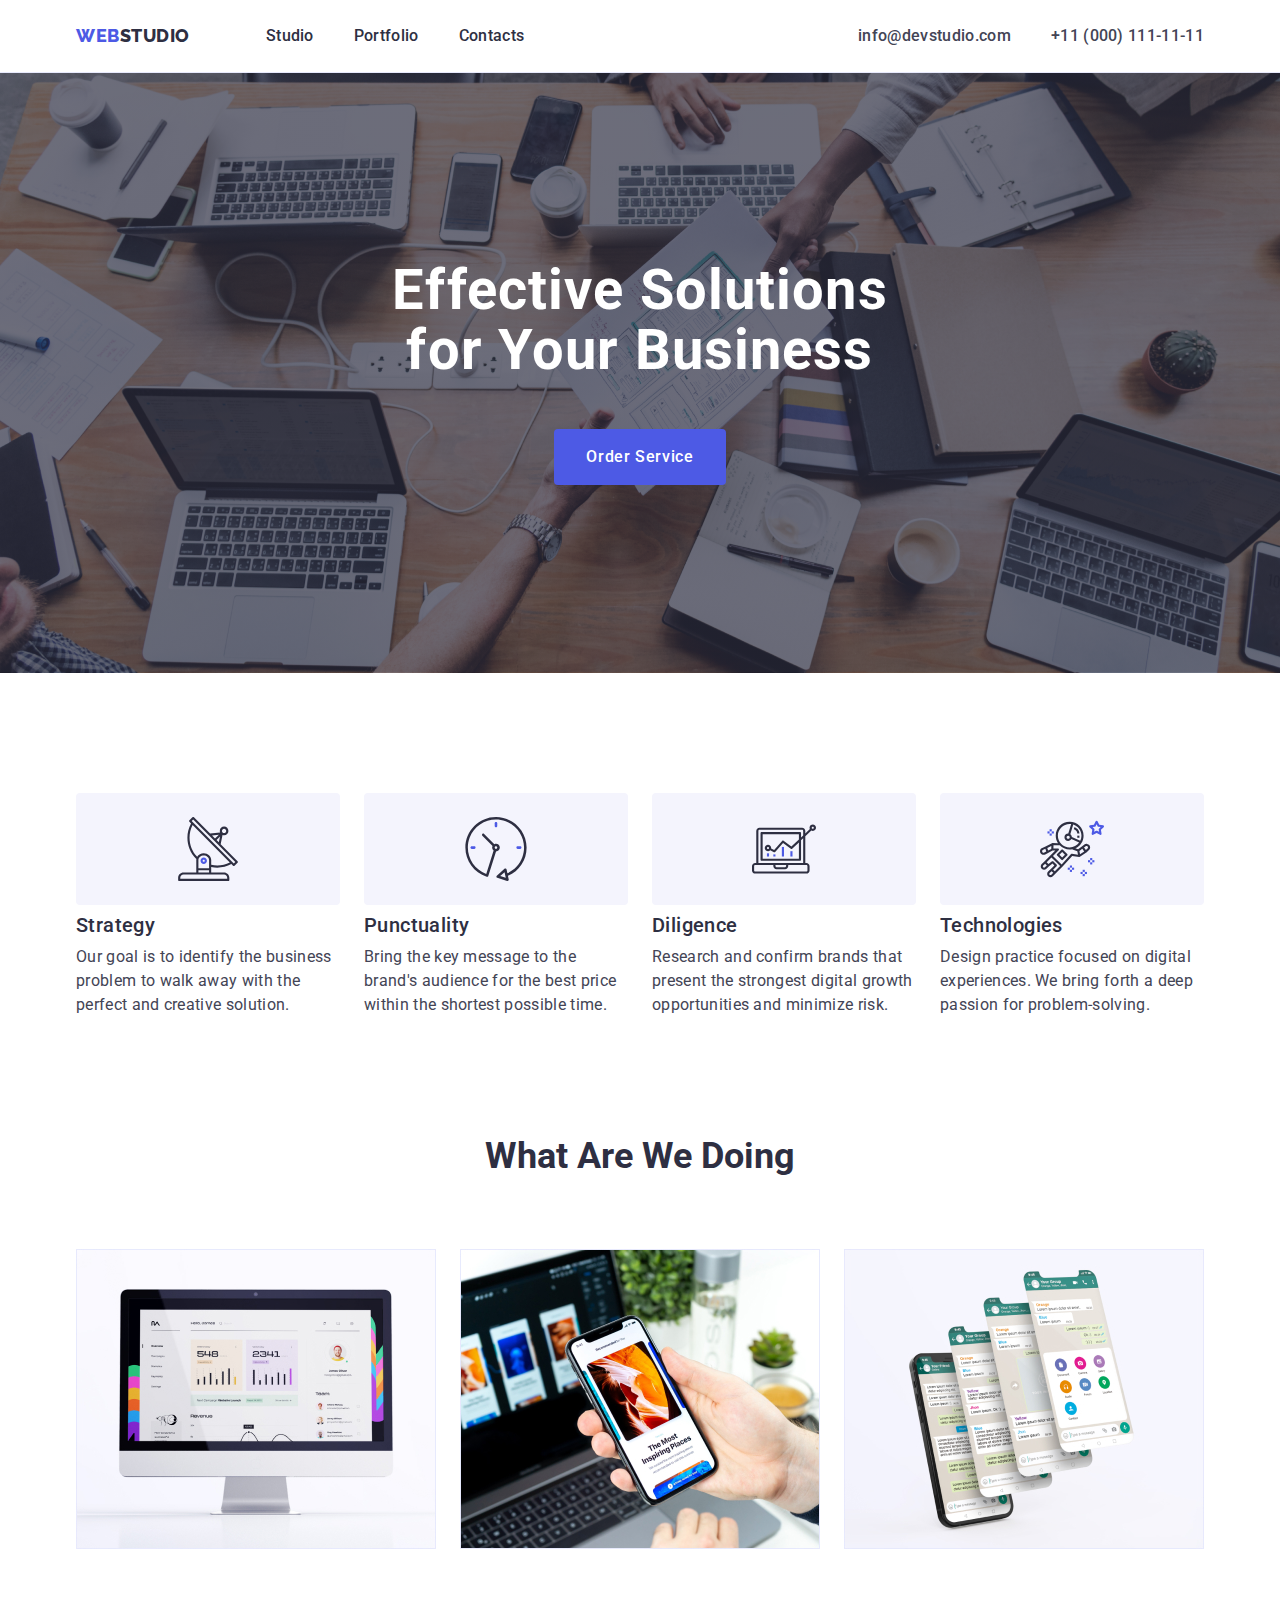
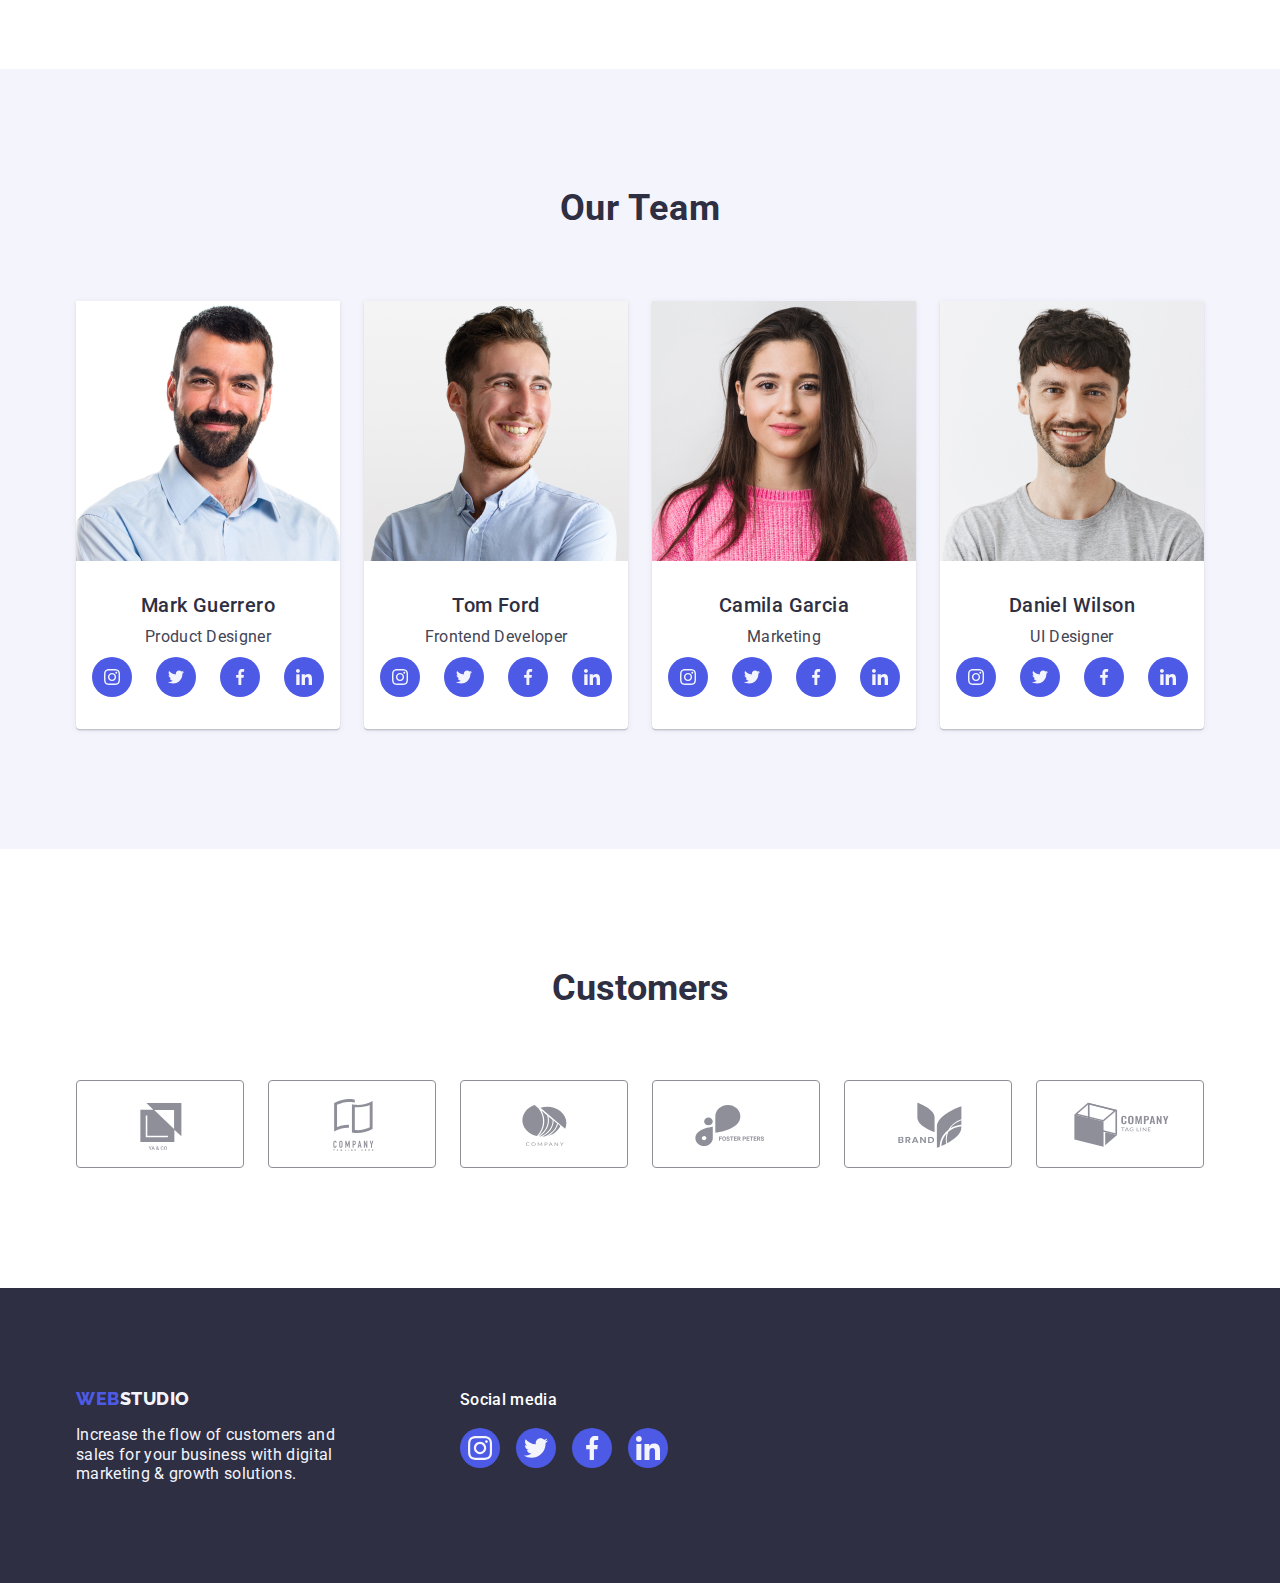
==== index.html @ 4e4bcc1c "commit to main" ====
<!DOCTYPE html>
<html lang="en">
  <head>
    <meta charset="UTF-8" />
    <meta http-equiv="X-UA-Compatible" content="IE=edge" />
    <meta name="viewport" content="width=device-width, initial-scale=1.0" />

    <title>WEBSTUDIO</title>
    <link
      rel="stylesheet"
      href="https://cdnjs.cloudflare.com/ajax/libs/modern-normalize/1.1.0/modern-normalize.min.css"
    />
    <link rel="preconnect" href="https://fonts.googleapis.com" />
    <link rel="preconnect" href="https://fonts.gstatic.com" crossorigin />
    <link
      href="https://fonts.googleapis.com/css2?family=Raleway:wght@800&family=Roboto:wght@400;500;700;900&display=swap"
      rel="stylesheet"
    />
    <link rel="stylesheet" href="./css/styles.css" />
  </head>
  <body>
    <header class="page-header">
      <div class="container header-position">
        <nav class="page-navigation nav-position">
          <a class="logo-web link logo-position" href="./index.html"
            >WEB<span class="logo_studio">Studio</span>
          </a>

          <ul class="navigation_list list menu-position">
            <li class="menu-item">
              <a class="menu-link link" href="./index.html">Studio</a>
            </li>

            <li class="menu-item">
              <a class="menu-link link" href="./portfolio.html">Portfolio</a>
            </li>

            <li class="menu-item">
              <a class="menu-link link" href="">Contacts</a>
            </li>
          </ul>
        </nav>
        <address class="header-addres adress-main">
          <ul class="header-addres-list list addres-position">
            <li>
              <a
                class="header-addres-cont link menu-link"
                href="mailto:info@devstudio.com"
                >info@devstudio.com</a
              >
            </li>
            <li>
              <a
                class="header-addres-cont link menu-link"
                href="tel:+110001111111"
                >+11 (000) 111-11-11</a
              >
            </li>
          </ul>
        </address>
      </div>
    </header>
    <main>
      <section class="hero hero-section">
        <div class="container">
          <h1 class="hero-text hero-text-position">
            Effective Solutions for Your Business
          </h1>
          <button class="hero-button hero-button-position" type="button">
            Order Service
          </button>
        </div>
      </section>
      <section class="our-features section">
        <div class="container">
          <h2 class="head-text visually-hidden">Our features</h2>
          <ul class="list our-features-position">
            <li class="information-item">
              <div class="icon-item">
                <svg
                  class="img-icon"
                  width="64"
                  height="64"
                  aria-label="antena"
                >
                  <use href="./images/icons.svg#icon-antenna"></use>
                </svg>
              </div>
              <h3 class="head-text description-title">Strategy</h3>
              <p class="paragraph-text">
                Our goal is to identify the business problem to walk away with
                the perfect and creative solution.
              </p>
            </li>
            <li class="information-item">
              <div class="icon-item">
                <svg class="img-icon" width="64" height="64" aria-label="clock">
                  <use href="./images/icons.svg#icon-clock"></use>
                </svg>
              </div>
              <h3 class="head-text description-title">Punctuality</h3>
              <p class="paragraph-text">
                Bring the key message to the brand's audience for the best price
                within the shortest possible time.
              </p>
            </li>
            <li class="information-item">
              <div class="icon-item">
                <svg
                  class="img-icon"
                  width="64"
                  height="64"
                  aria-label="diagram"
                >
                  <use href="./images/icons.svg#icon-diagram"></use>
                </svg>
              </div>
              <h3 class="head-text description-title">Diligence</h3>
              <p class="paragraph-text">
                Research and confirm brands that present the strongest digital
                growth opportunities and minimize risk.
              </p>
            </li>
            <li class="information-item">
              <div class="icon-item">
                <svg
                  class="img-icon"
                  width="64"
                  height="64"
                  aria-label="astronaut"
                >
                  <use href="./images/icons.svg#icon-astronaut"></use>
                </svg>
              </div>
              <h3 class="head-text description-title">Technologies</h3>
              <p class="paragraph-text">
                Design practice focused on digital experiences. We bring forth a
                deep passion for problem-solving.
              </p>
            </li>
          </ul>
        </div>
      </section>
      <section class="section-product-position">
        <div class="container">
          <h2 class="head-text-two doing-position">What are we doing</h2>
          <ul class="list product-position">
            <li class="product-list">
              <img
                src="./images/laptop.jpg"
                alt="notebook"
                width="360"
                height="300"
              />
            </li>
            <li class="product-list">
              <img
                src="./images/mob_app.jpg"
                alt="application"
                width="360"
                height="300"
              />
            </li>
            <li class="product-list">
              <img
                src="./images/phone.jpg"
                alt="telephone"
                width="360"
                height="300"
              />
            </li>
          </ul>
        </div>
      </section>
      <section class="section-four section">
        <div class="container">
          <h2 class="head-text-product">Our Team</h2>
          <ul class="section-four-list list our-team-position">
            <li class="our-team-list">
              <img
                src="./images/mark_guerrero.jpg"
                alt="Mark Guerrero"
                width="264"
                height="260"
              />
              <div class="card-description">
                <h3 class="head-text team-name">Mark Guerrero</h3>
                <p class="paragraph-text job-place">Product Designer</p>

                <ul class="list social-list">
                  <li class="social-list-item">
                    <a href="" class="social-list-link">
                      <svg
                        class="social-list-icon"
                        aria-label="icon instagram"
                        width="16"
                        height="16"
                      >
                        <use href="./images/icons.svg#icon-instagram"></use>
                      </svg>
                    </a>
                  </li>
                  <li class="social-list-item">
                    <a href="" class="social-list-link">
                      <svg
                        class="social-list-icon"
                        aria-label="icon twitter"
                        width="16"
                        height="16"
                      >
                        <use href="./images/icons.svg#icon-twitter"></use>
                      </svg>
                    </a>
                  </li>
                  <li class="social-list-item">
                    <a href="" class="social-list-link">
                      <svg
                        class="social-list-icon"
                        aria-label="icon facebook"
                        width="16"
                        height="16"
                      >
                        <use href="./images/icons.svg#icon-facebook"></use>
                      </svg>
                    </a>
                  </li>
                  <li class="social-list-item">
                    <a href="" class="social-list-link">
                      <svg
                        class="social-list-icon"
                        aria-label="icon linkedin"
                        width="16"
                        height="16"
                      >
                        <use href="./images/icons.svg#icon-linkedin"></use>
                      </svg>
                    </a>
                  </li>
                </ul>
              </div>
            </li>
            <li class="our-team-list">
              <img
                src="./images/tom_ford.jpg"
                alt="Tom Ford"
                width="264"
                height="260"
              />
              <div class="card-description">
                <h3 class="head-text team-name">Tom Ford</h3>
                <p class="paragraph-text job-place">Frontend Developer</p>

                <ul class="list social-list">
                  <li class="social-list-item">
                    <a href="" class="social-list-link">
                      <svg
                        class="social-list-icon"
                        aria-label="icon instagram"
                        width="16"
                        height="16"
                      >
                        <use href="./images/icons.svg#icon-instagram"></use>
                      </svg>
                    </a>
                  </li>
                  <li class="social-list-item">
                    <a href="" class="social-list-link">
                      <svg
                        class="social-list-icon"
                        aria-label="icon twitter"
                        width="16"
                        height="16"
                      >
                        <use href="./images/icons.svg#icon-twitter"></use>
                      </svg>
                    </a>
                  </li>
                  <li class="social-list-item">
                    <a href="" class="social-list-link">
                      <svg
                        class="social-list-icon"
                        aria-label="icon facebook"
                        width="16"
                        height="16"
                      >
                        <use href="./images/icons.svg#icon-facebook"></use>
                      </svg>
                    </a>
                  </li>
                  <li class="social-list-item">
                    <a href="" class="social-list-link">
                      <svg
                        class="social-list-icon"
                        aria-label="icon linkedin"
                        width="16"
                        height="16"
                      >
                        <use href="./images/icons.svg#icon-linkedin"></use>
                      </svg>
                    </a>
                  </li>
                </ul>
              </div>
            </li>
            <li class="our-team-list">
              <img
                src="./images/camila_garcia.jpg"
                alt="camila_garcia"
                width="264"
                height="260"
              />
              <div class="card-description">
                <h3 class="head-text team-name">Camila Garcia</h3>
                <p class="paragraph-text job-place">Marketing</p>

                <ul class="list social-list">
                  <li class="social-list-item">
                    <a href="" class="social-list-link">
                      <svg
                        class="social-list-icon"
                        aria-label="icon instagram"
                        width="16"
                        height="16"
                      >
                        <use href="./images/icons.svg#icon-instagram"></use>
                      </svg>
                    </a>
                  </li>
                  <li class="social-list-item">
                    <a href="" class="social-list-link">
                      <svg
                        class="social-list-icon"
                        aria-label="icon twitter"
                        width="16"
                        height="16"
                      >
                        <use href="./images/icons.svg#icon-twitter"></use>
                      </svg>
                    </a>
                  </li>
                  <li class="social-list-item">
                    <a href="" class="social-list-link">
                      <svg
                        class="social-list-icon"
                        aria-label="icon facebook"
                        width="16"
                        height="16"
                      >
                        <use href="./images/icons.svg#icon-facebook"></use>
                      </svg>
                    </a>
                  </li>
                  <li class="social-list-item">
                    <a href="" class="social-list-link">
                      <svg
                        class="social-list-icon"
                        aria-label="icon linkedin"
                        width="16"
                        height="16"
                      >
                        <use href="./images/icons.svg#icon-linkedin"></use>
                      </svg>
                    </a>
                  </li>
                </ul>
              </div>
            </li>
            <li class="our-team-list">
              <img
                src="./images/daniel_wilson.jpg"
                alt="daniel_wilson"
                width="264"
                height="260"
              />
              <div class="card-description">
                <h3 class="head-text team-name">Daniel Wilson</h3>
                <p class="paragraph-text job-place">UI Designer</p>

                <ul class="list social-list">
                  <li class="social-list-item">
                    <a href="" class="social-list-link">
                      <svg
                        class="social-list-icon"
                        aria-label="icon instagram"
                        width="16"
                        height="16"
                      >
                        <use href="./images/icons.svg#icon-instagram"></use>
                      </svg>
                    </a>
                  </li>
                  <li class="social-list-item">
                    <a href="" class="social-list-link">
                      <svg
                        class="social-list-icon"
                        aria-label="icon twitter"
                        width="16"
                        height="16"
                      >
                        <use href="./images/icons.svg#icon-twitter"></use>
                      </svg>
                    </a>
                  </li>
                  <li class="social-list-item">
                    <a href="" class="social-list-link">
                      <svg
                        class="social-list-icon"
                        aria-label="icon facebook"
                        width="16"
                        height="16"
                      >
                        <use href="./images/icons.svg#icon-facebook"></use>
                      </svg>
                    </a>
                  </li>
                  <li class="social-list-item">
                    <a href="" class="social-list-link">
                      <svg
                        class="social-list-icon"
                        aria-label="icon linkedin"
                        width="16"
                        height="16"
                      >
                        <use href="./images/icons.svg#icon-linkedin"></use>
                      </svg>
                    </a>
                  </li>
                </ul>
              </div>
            </li>
          </ul>
        </div>
      </section>
      <section class=" customers-item">
        <div class="container">
          <h2 class="customers-text">Customers</h2>
          <ul class="list customers-item-list">
            <li class="customers-list-item">
              <a class="customers-list-link" href="">
                <svg
                  class="customers-list-icon"
                  aria-label="icon Logo"
                  width="104"
                  height="56"
                >
                  <use href="./images/icons.svg#icon-Logo"></use>
                </svg>
              </a>
            </li>
            <li class="customers-list-item">
              <a class="customers-list-link" href="">
                <svg
                  class="customers-list-icon"
                  aria-label="icon Logo"
                  width="104"
                  height="56"
                >
                  <use href="./images/icons.svg#icon-Logo-1"></use>
                </svg>
              </a>
            </li>
            <li class="customers-list-item">
              <a class="customers-list-link" href="">
                <svg
                  class="customers-list-icon"
                  aria-label="icon Logo"
                  width="104"
                  height="56"
                >
                  <use href="./images/icons.svg#icon-Logo-2"></use>
                </svg>
              </a>
            </li>
            <li class="customers-list-item">
              <a class="customers-list-link" href="">
                <svg
                  class="customers-list-icon"
                  aria-label="icon Logo"
                  width="104"
                  height="56"
                >
                  <use href="./images/icons.svg#icon-Logo-3"></use>
                </svg>
              </a>
            </li>
            <li class="customers-list-item">
              <a class="customers-list-link" href="">
                <svg
                  class="customers-list-icon"
                  aria-label="icon Logo"
                  width="104"
                  height="56"
                >
                  <use href="./images/icons.svg#icon-Logo-4"></use>
                </svg>
              </a>
            </li>
            <li class="customers-list-item">
              <a class="customers-list-link" href="">
                <svg
                  class="customers-list-icon"
                  aria-label="іконка інстаграму"
                  width="104"
                  height="56"
                >
                  <use href="./images/icons.svg#icon-Logo-5"></use>
                </svg>
              </a>
            </li>
          </ul>
        </div>
      </section>
    </main>

    <footer class="footer">
      <div class="container footer-position-social">
        <div class="footer-position">
          <a class="logo-web link footer-logo" href="./index.html"
            >WEB<span class="logo_studio-footer">Studio</span>
          </a>
          <p class="paragraph-text-footer footer-text">
            Increase the flow of customers and sales for your business with
            digital marketing & growth solutions.
          </p>
        </div>
        <div>
          <p class="social-media">Social media</p>
          <ul class="list social-list-footer">
            <li class="social-footer">
              <a href="" class="social-list-link-footer">
                <svg
                  class="social-list-icon"
                  aria-label="icon instagram"
                  width="24"
                  height="24"
                >
                  <use href="./images/icons.svg#icon-instagram"></use>
                </svg>
              </a>
            </li>
            <li class="social-footer">
              <a href="" class="social-list-link-footer">
                <svg
                  class="social-list-icon"
                  aria-label="icon twitter"
                  width="24"
                  height="24"
                >
                  <use href="./images/icons.svg#icon-twitter"></use>
                </svg>
              </a>
            </li>
            <li class="social-footer">
              <a href="" class="social-list-link-footer">
                <svg
                  class="social-list-icon"
                  aria-label="icon facebook"
                  width="24"
                  height="24"
                >
                  <use href="./images/icons.svg#icon-facebook"></use>
                </svg>
              </a>
            </li>
            <li class="social-footer">
              <a href="" class="social-list-link-footer">
                <svg
                  class="social-list-icon"
                  aria-label="icon linkedin"
                  width="24"
                  height="24"
                >
                  <use href="./images/icons.svg#icon-linkedin"></use>
                </svg>
              </a>
            </li>
          </ul>
        </div>
      </div>
    </footer>
  </body>
</html>
---- css/styles.css ----
:root {
  --contact-color: #434455;
  --link-color: #2e2f42;
}
.list {
  list-style: none;
}

.link {
  text-decoration: none;
}

h1,
h2,
h3,
h4,
p {
  margin-top: 0;
  margin-bottom: 0;
}

ul,
ol {
  margin-top: 0;
  margin-bottom: 0;
  padding-left: 0;
}
img {
  display: block;
}
.visually-hidden {
  position: absolute;
  width: 1px;
  height: 1px;
  margin: -1px;
  border: 0;
  padding: 0;
  white-space: nowrap;
  clip-path: inset(100%);
  clip: rect(0 0 0 0);
  overflow: hidden;
}
body {
  font-family: "Roboto", sans-serif;
  color: #434455;
  background-color: #ffffff;
}

.container {
  max-width: 1158px;
  padding: 0 15px;
  margin: 0 auto;
}

.section {
  padding-top: 120px;
  padding-bottom: 120px;
}
.page-header {
  border-bottom: 1px solid #e7e9fc;
  box-shadow: 0px 2px 1px rgba(46, 47, 66, 0.08),
    0px 1px 1px rgba(46, 47, 66, 0.16), 0px 1px 6px rgba(46, 47, 66, 0.08);
}

.header-position {
  display: flex;
  align-items: center;
}
.logo-position {
  margin-right: 76px;
  align-items: center;
}
.nav-position {
  display: flex;
  align-items: center;
}
.menu-position {
  display: flex;
  gap: 40px;
}

.adress-main {
  margin-left: auto;
}
.addres-position {
  display: flex;
  gap: 40px;
  padding: 24px 0 24px;
}

.hero-section {
  padding-top: 188px;
  padding-bottom: 188px;
}
.hero-text-position {
  max-width: 496px;
  margin: auto;
}

.hero-button-position {
  min-width: 169px;
  height: 56px;
  padding: 16px 32px;
  border-radius: 4px;
  border: none;
  margin-top: 48px;
  margin-left: auto;
  margin-right: auto;
  display: block;
  min-width: 169px;
}

.our-features-position {
  display: flex;
  align-items: center;
  gap: 24px;
}
.icon-item {
  display: flex;
  align-items: center;
  justify-content: center;
  height: 112px;
  width: 264px;
  background: #f4f4fd;
  border-radius: 4px;
  margin-bottom: 8px;
}

.information-item {
  width: 264px;
}
.description-title {
  margin-bottom: 8px;
}

.section-product-position {
  padding-bottom: 120px;
}
.doing-position {
  margin-bottom: 72px;
}
.product-position {
  display: flex;
  gap: 24px;
}
.customers-item{
  padding: 120px 0;
}
.container-team {
  padding-top: 32px;
  padding-bottom: 32px;
}
.our-team-position {
  display: flex;
  gap: 24px;
}
.card-description {
  padding-top: 32px;
  padding-bottom: 32px;
}
.team-name {
  text-align: center;
  margin-bottom: 8px;
}
.job-place {
  text-align: center;
  margin-bottom: 8px;
}
.social-list-icon {
  fill: #f4f4fd;
}
.social-list {
  display: flex;
  justify-content: center;
  gap: 24px;
}
.social-list-link:hover,
.social-list-link:focus {
  background-color: #404bbf;
}
.social-list-link {
  display: flex;
  justify-content: center;
  align-items: center;
  width: 40px;
  height: 40px;
  border-radius: 50%;
  background-color: #4d5ae5;
}
.customers-list-link {
  display: flex;
  align-items: center;
  justify-content: center;
  width: 100%;
  height: 88px;
  border-radius: 4px;
  border: 1px solid #8e8f99;
  color: #8e8f99;
}
.customers-item-list {
  display: flex;
  align-items: center;
  justify-content: center;
  gap: 24px;
  color: #8e8f99;

}
.customers-list-link:hover,
.customers-list-link:focus{
  color: #404bbf;
  border-color:  #404bbf;
}
.customers-list-link:hover .customers-list-icon,
.customers-list-link:focus .customers-list-icon{
  fill: #404bbf ;
   
}
.customers-list-icon
{
  fill: currentColor;
}


.customers-list-item {
  width: calc((100% - 120px) / 6);
}
.footer-logo {
  display: inline-block;
  margin-bottom: 16px;
}
.footer-text {
  width: 264px;
}
.social-media {
  font-style: normal;
  padding-top: 0;
  font-weight: 500;
  font-size: 16px;
  line-height: 1.5;
  letter-spacing: 0.02em;
  color: #ffffff;
  margin-bottom: 16px;
}
.footer-position {
  margin-left: 0px;
  margin-right: 120px;
}
.footer-position-social {
  display: flex;
  align-items: baseline;
}
.social-list-footer {
  display: flex;
  justify-content: center;
  gap: 16px;
}
.social-list-link-footer:focus,
.social-list-link-footer:hover {
  background-color: #31d0aa;
}
.social-list-link-footer {
  display: flex;
  justify-content: center;
  align-items: center;
  width: 40px;
  height: 40px;
  border-radius: 50%;
  background-color: #4d5ae5;
}
/* <portfolio> */

.section-portfolio {
  padding-top: 96px;
  padding-bottom: 120px;
}
.list-button-position {
  display: flex;
  align-items: center;
  justify-content: center;
  gap: 24px;
  margin-bottom: 72px;
}
.button-portfolio {
  padding: 12px 24px;
  border: 1px solid #e7e9fc;
  border-radius: 4px;
}
.button-portfolio:hover,
.button-portfolio:focus {
  box-shadow: 0px 3px 1px rgba(0, 0, 0, 0.1), 0px 2px 1px rgba(0, 0, 0, 0.08),
    0px 2px 2px rgba(0, 0, 0, 0.12);
  box-shadow: 0px 3px 1px rgba(0, 0, 0, 0.1), 0px 2px 1px rgba(0, 0, 0, 0.08),
    0px 2px 2px rgba(0, 0, 0, 0.12);
}

.service-head-text {
  margin-bottom: 8px;
}
.service-list {
  display: flex;
  flex-wrap: wrap;
  column-gap: 24px;
  row-gap: 48px;
}
.service-position {
  padding: 32px 16px;
  border: 1px solid #e7e9fc;
  border-top: none;
}
.link-service-resorces {
  display: block;
}
.link-service-resorces:hover,
.link-service-resorces:focus {
  box-shadow: 0px 1px 6px rgba(46, 47, 66, 0.08),
    0px 1px 1px rgba(46, 47, 66, 0.16), 0px 2px 1px rgba(46, 47, 66, 0.08);
}
/* </portfolio> */

.logo-web {
  text-transform: uppercase;
  font-family: "Raleway", sans-serif;
  font-weight: 800;
  font-size: 18px;
  line-height: 1.17;
  letter-spacing: 0.03em;
  color: #4d5ae5;
}
.logo_studio {
  color: #2e2f42;
}

.hero {
  max-width: 1440px;
  background-repeat: no-repeat;
  background-position: center;
  background-size: cover;
  margin: auto;
  background-image: linear-gradient(
      rgba(46, 47, 66, 0.7),
      rgba(46, 47, 66, 0.7)
    ),
    url(../images/people_office.jpg);
  background-color: rgba(46, 47, 66, 0.7);
}
.hero-button:hover,
.hero-button:focus {
  background-color: #404bbf;
}
.hero-button {
  cursor: pointer;
  font-family: "Roboto", sans-serif;
  font-style: normal;
  font-weight: 500;
  font-size: 16px;
  line-height: 1.5;
  letter-spacing: 0.04em;
  background-color: #4d5ae5;
  color: #ffffff;
}
.hero-button-portfolio {
  cursor: pointer;
  font-family: "Roboto", sans-serif;
  font-style: normal;
  font-weight: 500;
  font-size: 16px;
  line-height: 1.5;
  letter-spacing: 0.04em;
  background-color: #f4f4fd;
  color: #4d5ae5;
}
.hero-button-portfolio:hover,
.hero-button-portfolio:focus {
  background-color: #404bbf;
  color: #ffffff;
  border: 1px solid transparent;
}
.menu-link:hover {
  color: #404bbf;
}
.menu-link:focus {
  color: #404bbf;
}
.menu-link {
  font-weight: 500;
  font-size: 16px;
  text-decoration: none;
  line-height: 1.5;
  letter-spacing: 0.02em;
  color: var(--link-color);
  padding: 24px 0;
}

.header-addres-cont {
  color: var(--contact-color);
}
.header-addres {
  font-style: normal;
  color: var(--contact-color);
}
.hero-text {
  text-align: center;
  font-weight: 700;
  font-size: 56px;
  line-height: 1.07;
  letter-spacing: 0.02em;
  color: #ffffff;
}
.head-text {
  font-weight: 500;
  font-size: 20px;
  line-height: 1.2;
  letter-spacing: 0.02em;
  color: #2e2f42;
}
.paragraph-text {
  font-size: 16px;
  line-height: 1.5;
  letter-spacing: 0.02em;
  color: #434455;
}
.head-text-two {
  text-align: center;
  text-transform: capitalize;
  font-weight: 700;
  font-size: 36px;
  line-height: 1.11;
  color: #2e2f42;
}

.section-four {
  background-color: #f4f4fd;
}
.our-team-list {
  box-shadow: 0px 1px 6px rgba(46, 47, 66, 0.08),
    0px 1px 1px rgba(46, 47, 66, 0.16), 0px 2px 1px rgba(46, 47, 66, 0.08);
  background-color: #ffffff;
  border-radius: 0px 0px 4px 4px;
}
.head-text-product {
  text-align: center;
  margin-bottom: 72px;
  text-transform: capitalize;
  font-weight: 700;
  font-size: 36px;
  line-height: 1.11;
  letter-spacing: 0.02em;
  color: #2e2f42;
}
.customers-text {
  margin-bottom: 72px;
  font-family: "Roboto";
  font-style: normal;
  font-weight: 700;
  font-size: 36px;
  line-height: 1.1;
  text-align: center;
  color: #2e2f42;
}
.footer {
  padding: 100px 0 100px;
  background-color: #2e2f42;
}

.paragraph-text-footer {
  font-size: 16px;
  line-height: 1.2;
  letter-spacing: 0.02em;
  color: #f4f4fd;
}
.logo_studio-footer {
  color: #f4f4fd;
}
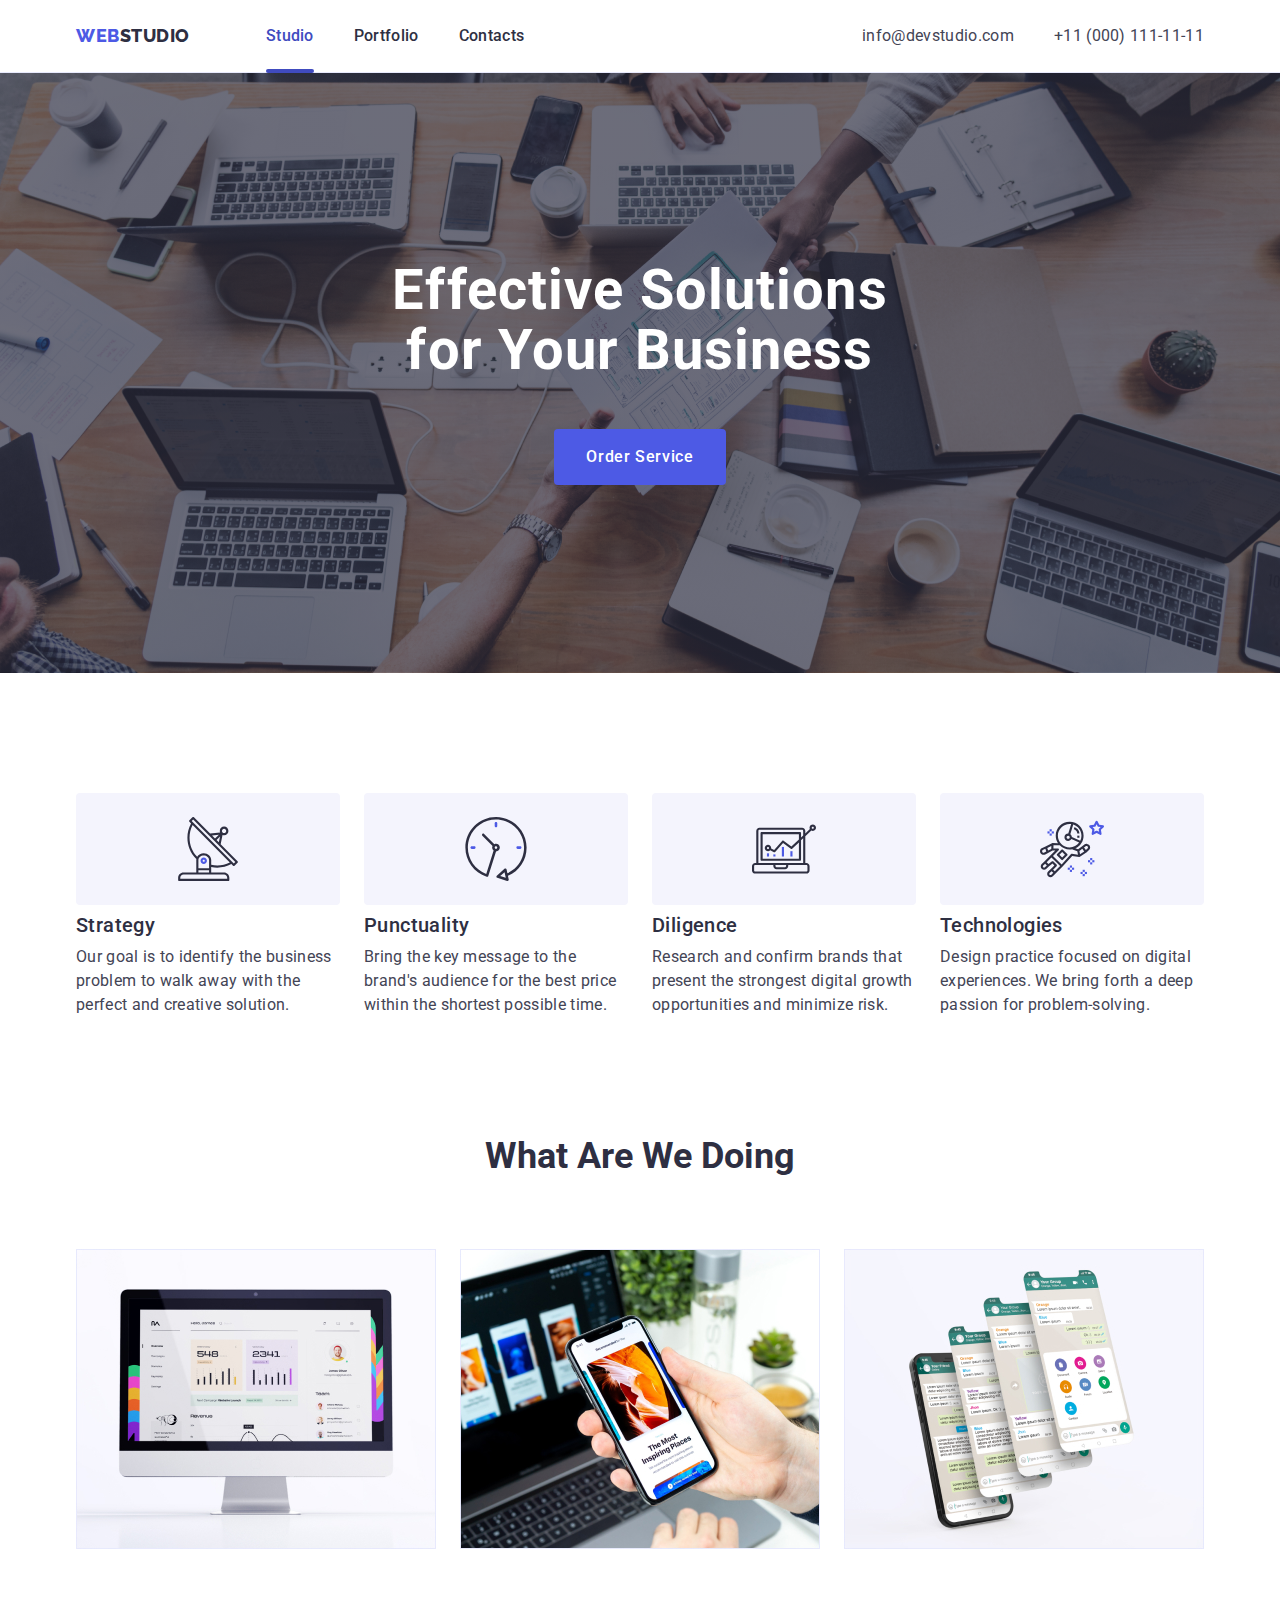
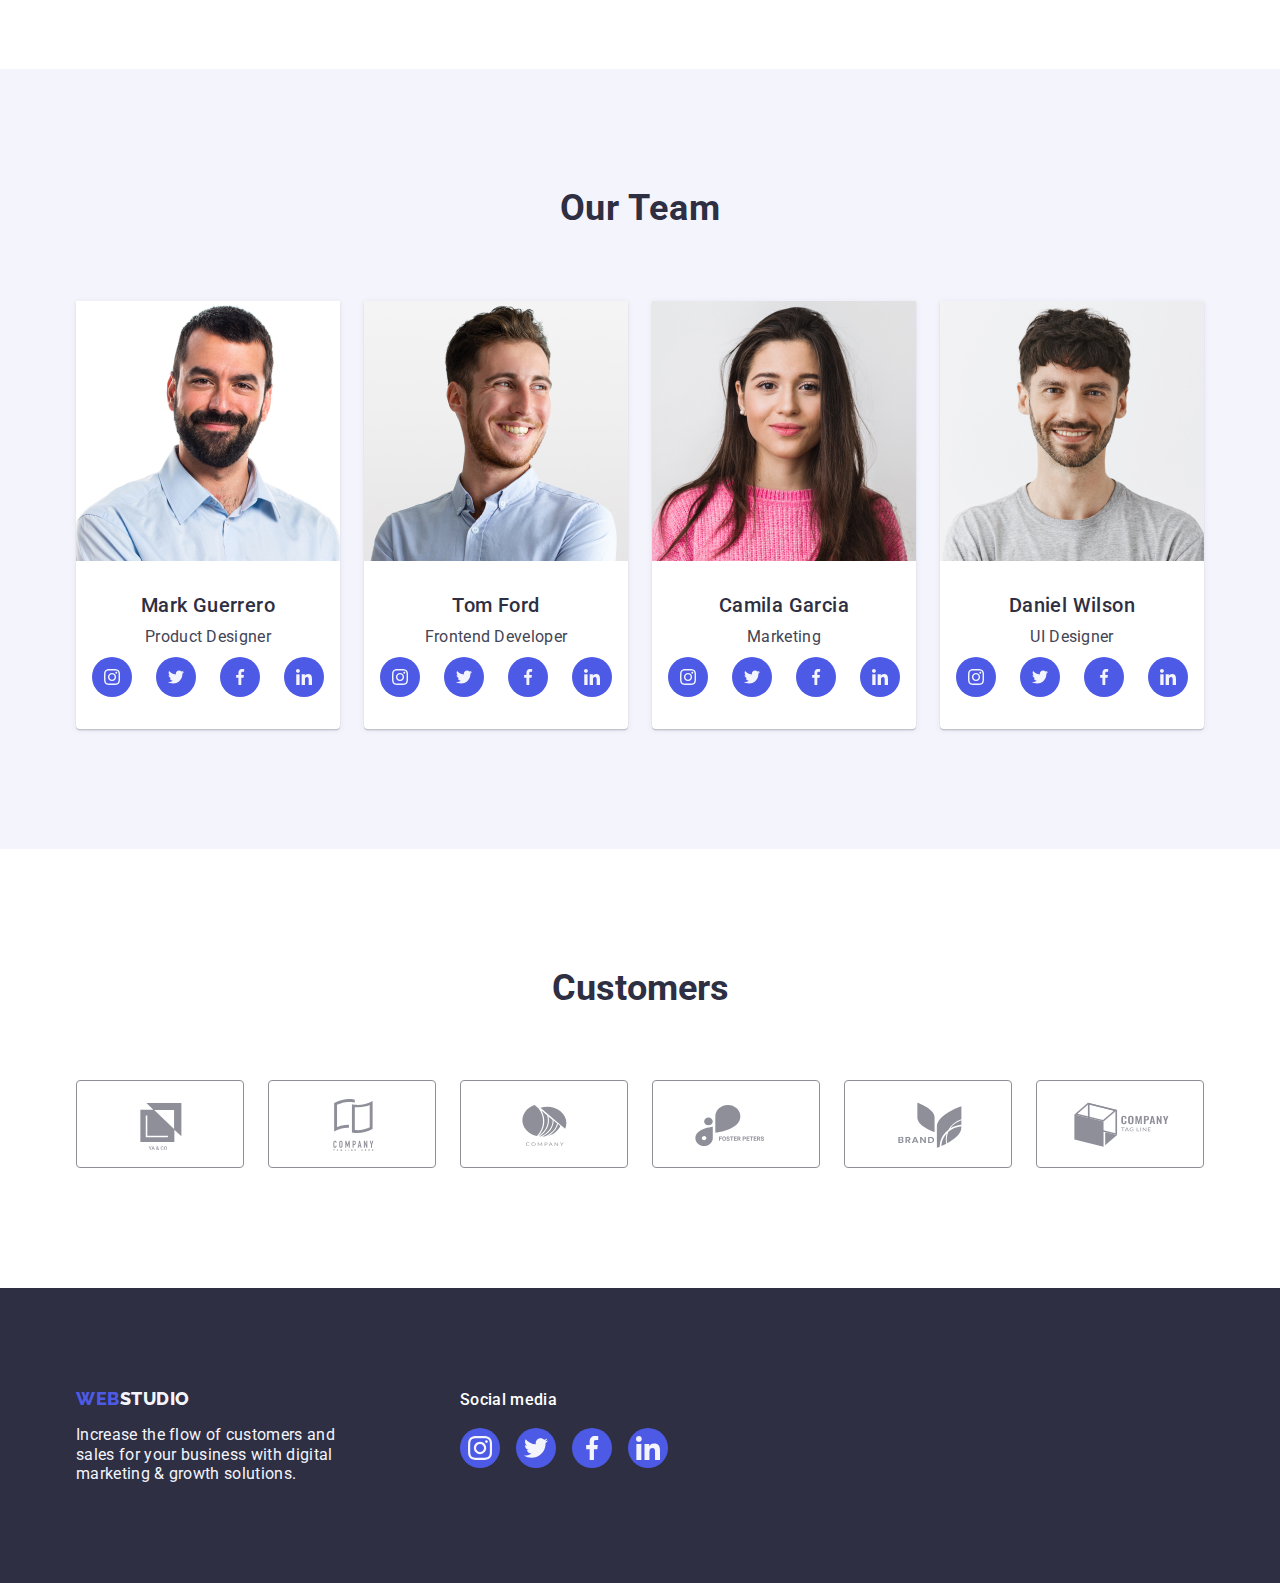
==== commit 2f579bc2: "commit to main" ====
--- a/index.html
+++ b/index.html
@@ -28,7 +28,7 @@
 
           <ul class="navigation_list list menu-position">
             <li class="menu-item">
-              <a class="menu-link link" href="./index.html">Studio</a>
+              <a class="menu-link menu-link-activity link" href="./index.html">Studio</a>
             </li>
 
             <li class="menu-item">
@@ -44,14 +44,14 @@
           <ul class="header-addres-list list addres-position">
             <li>
               <a
-                class="header-addres-cont link menu-link"
+                class="header-addres-cont link "
                 href="mailto:info@devstudio.com"
                 >info@devstudio.com</a
               >
             </li>
             <li>
               <a
-                class="header-addres-cont link menu-link"
+                class="header-addres-cont link"
                 href="tel:+110001111111"
                 >+11 (000) 111-11-11</a
               >
@@ -66,7 +66,7 @@
           <h1 class="hero-text hero-text-position">
             Effective Solutions for Your Business
           </h1>
-          <button class="hero-button hero-button-position" type="button">
+          <button class="hero-button hero-button-position "  type="button" data-modal-open>
             Order Service
           </button>
         </div>
@@ -578,5 +578,19 @@
         </div>
       </div>
     </footer>
+    <div class="backdrop is-hidden" data-modal>
+      <div class="modal">
+        <button type="button" class="modal-close-button" data-modal-close><svg
+                  class="social-list-icon"
+                  aria-label="icon instagram"
+                  width="8"
+                  height="8"
+                >
+                  <use class="modal-icon-svg" href="./images/icons.svg#modal-close-icon"></use>
+                </svg></button>
+      </div>
+    </div>
+    <script src="./js/modal.js"></script>
+</body>
   </body>
 </html>
--- a/css/styles.css
+++ b/css/styles.css
@@ -1,6 +1,7 @@
 :root {
   --contact-color: #434455;
   --link-color: #2e2f42;
+  --animation-active-duration:transform 500ms linear;
 }
 .list {
   list-style: none;
@@ -143,7 +144,7 @@
   display: flex;
   gap: 24px;
 }
-.customers-item{
+.customers-item {
   padding: 120px 0;
 }
 .container-team {
@@ -203,23 +204,19 @@
   justify-content: center;
   gap: 24px;
   color: #8e8f99;
-
 }
 .customers-list-link:hover,
-.customers-list-link:focus{
+.customers-list-link:focus {
   color: #404bbf;
-  border-color:  #404bbf;
+  border-color: #404bbf;
 }
 .customers-list-link:hover .customers-list-icon,
-.customers-list-link:focus .customers-list-icon{
-  fill: #404bbf ;
-   
-}
-.customers-list-icon
-{
+.customers-list-link:focus .customers-list-icon {
+  fill: #404bbf;
+}
+.customers-list-icon {
   fill: currentColor;
 }
-
 
 .customers-list-item {
   width: calc((100% - 120px) / 6);
@@ -314,6 +311,37 @@
 .link-service-resorces:focus {
   box-shadow: 0px 1px 6px rgba(46, 47, 66, 0.08),
     0px 1px 1px rgba(46, 47, 66, 0.16), 0px 2px 1px rgba(46, 47, 66, 0.08);
+}
+/* overlay */
+.link-service-resorces-overlay{
+  position: relative;
+  overflow: hidden;
+}
+.link-service-resorces:hover .overlay,
+.link-service-resorces:focus .overlay{
+transform: translateY(0%);
+}
+.overlay{
+  position: absolute;
+  top: 0;
+  left: 0;
+  width: 100%;
+  height: 100%;
+  padding: 15px;
+  background: #4D5AE5;
+  color: #ffffff;
+  overflow: auto;
+  transform: translateY(100%);
+  transition: transform 500ms linear;
+}
+.text-overlay{
+font-style: normal;
+font-size: 16px;
+line-height: 1.5;
+letter-spacing: 0.02em;
+color: #F4F4FD;
+padding: 40px 32px 0px 32px;
+
 }
 /* </portfolio> */
 
@@ -375,13 +403,23 @@
   color: #ffffff;
   border: 1px solid transparent;
 }
-.menu-link:hover {
-  color: #404bbf;
-}
+.menu-link:hover,
 .menu-link:focus {
   color: #404bbf;
 }
+
+.menu-link-activity::after {
+    content: '';
+    position: absolute;
+    left: 0;
+    bottom: -1px;
+    width: 100%;
+    height: 4px;
+    background-color:#404bbf;
+    border-radius: 2px;
+}
 .menu-link {
+  display:block ;
   font-weight: 500;
   font-size: 16px;
   text-decoration: none;
@@ -389,9 +427,25 @@
   letter-spacing: 0.02em;
   color: var(--link-color);
   padding: 24px 0;
-}
-
+  transition: color 250ms cubic-bezier(0.4, 0, 0.2, 1);
+}
+.menu-link-activity{
+position: relative;
+  color: #404bbf;
+}
+.header-addres-cont:hover,
+.header-addres-cont:focus {
+  color: #404bbf;
+}
 .header-addres-cont {
+  font-family: "Roboto";
+  font-style: normal;
+  font-size: 16px;
+  line-height: 1.5;
+  letter-spacing: 0.02em;
+  color: var(--link-color);
+  padding: 24px 0;
+  transition: color 250ms cubic-bezier(0.4, 0, 0.2, 1);
   color: var(--contact-color);
 }
 .header-addres {
@@ -471,3 +525,54 @@
 .logo_studio-footer {
   color: #f4f4fd;
 }
+.backdrop{
+  position: fixed;
+  top: 0;
+  left: 0;
+  width: 100%;
+  height: 100%;
+  background-color: rgba(46, 47, 66, 0.4);;
+}
+.modal{
+  position: absolute;
+  top: 50%;
+  left: 50%;
+  transform: translate(-50%, -50%);
+  width: 408px;
+height: 584px;
+background: #FCFCFC;
+box-shadow: 0px 1px 1px rgba(0, 0, 0, 0.14), 0px 1px 3px rgba(0, 0, 0, 0.12), 0px 2px 1px rgba(0, 0, 0, 0.2);
+border-radius: 4px;
+}
+.modal-close-button{
+ position: absolute;
+    top: 24px;
+    right: 24px;
+    display: flex;
+    justify-content: center;
+    align-items: center;
+    width: 24px;
+    height: 24px;
+    padding: 0;
+    border: 1px solid rgba(0, 0, 0, 0.1);
+    border-radius: 50%;
+    background-color: #E7E9FC;
+
+}
+.modal-close-button:hover
+.modal-close-button:focus{
+  background-color: #404bbf;
+}
+.modal-close-button:hover .modal-icon-svg,
+.modal-close-button:focus .modal-icon-svg{
+  fill: #F4F4FD;;
+}
+.modal-icon-svg{
+  fill: #2E2F42;;
+  transition: var(--animation-active-duration);
+}
+.is-hidden{
+  opacity: 0;
+  visibility: hidden;
+  pointer-events: none;
+}